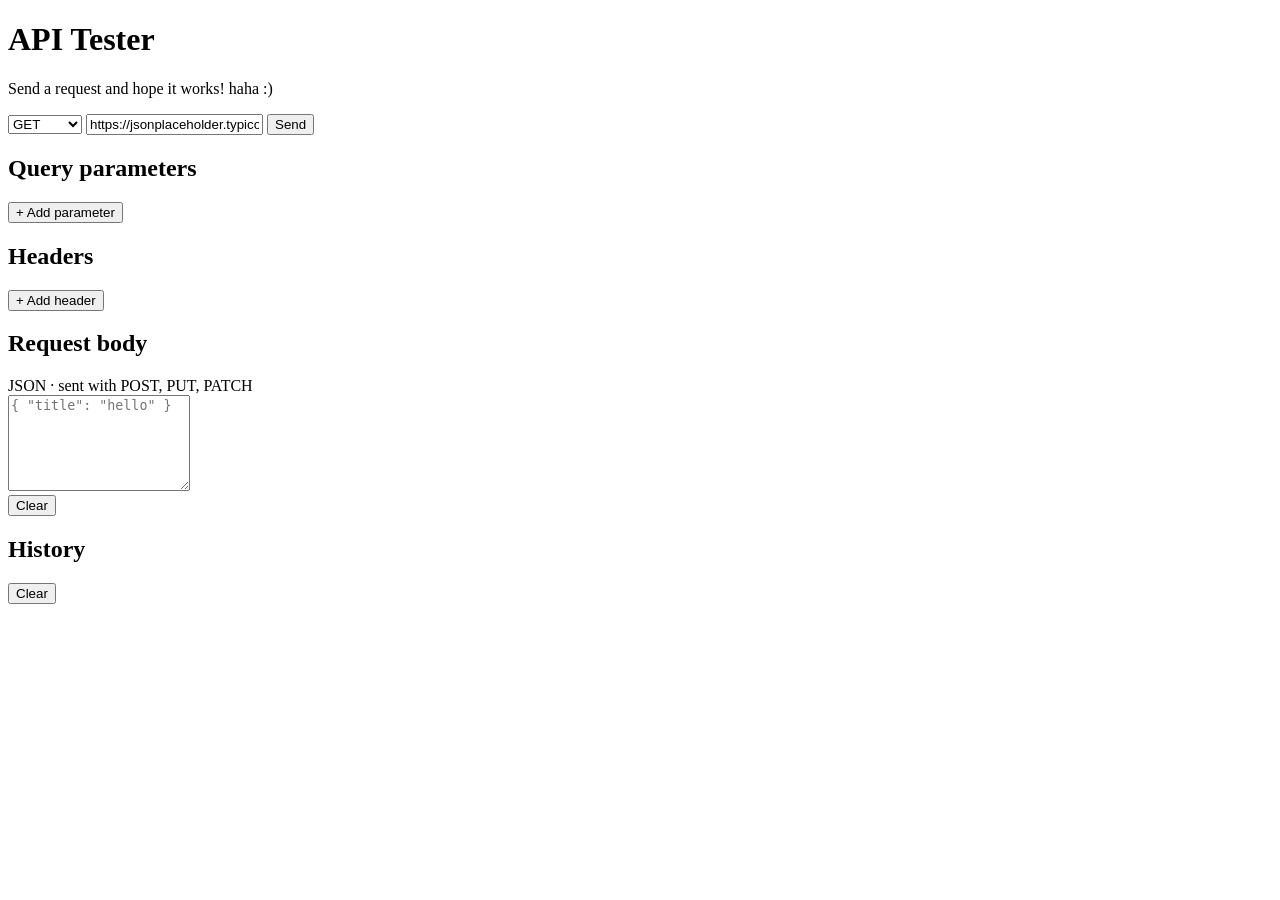
==== index.html @ ab3a8705 "Create index.html for API Tester Initial HTML structure for API Tester with request and response sec" ====
<!DOCTYPE html>
<html lang="en">
<head>
<meta charset="UTF-8">
<meta name="viewport" content="width=device-width, initial-scale=1">
<title>API Tester</title>
<link rel="preconnect" href="https://fonts.googleapis.com">
<link rel="preconnect" href="https://fonts.gstatic.com" crossorigin>
<link href="https://fonts.googleapis.com/css2?family=Inter:wght@400;500;600;700&family=JetBrains+Mono:wght@400;500;600&display=swap" rel="stylesheet">
<link rel="stylesheet" href="css/style.css">
</head>
<body>

<div class="page">

  <header class="page-header">
    <h1>API Tester</h1>
    <p class="subtitle">Send a request and hope it works! haha :)</p>
  </header>

  <!--REQUEST BAR (hero element)-->
  <div class="request-bar">
    <select id="methodSelect" class="method-select">
      <option value="GET">GET</option>
      <option value="POST">POST</option>
      <option value="PUT">PUT</option>
      <option value="PATCH">PATCH</option>
      <option value="DELETE">DELETE</option>
    </select>
    <input type="text" id="urlInput" class="url-input" value="https://jsonplaceholder.typicode.com/posts/1">
    <button id="sendBtn" class="send-btn">Send</button>
  </div>

  <!--REQUEST DETAILS-->
  <section class="panel">

    <div class="field-header">
      <h2>Query parameters</h2>
      <button type="button" class="link-btn" id="addParamBtn">+ Add parameter</button>
    </div>
    <div id="paramsList" class="kv-list"></div>

    <div class="field-header">
      <h2>Headers</h2>
      <button type="button" class="link-btn" id="addHeaderBtn">+ Add header</button>
    </div>
    <div id="headersList" class="kv-list"></div>

    <div class="field-header">
      <h2>Request body</h2>
      <span class="hint">JSON &middot; sent with POST, PUT, PATCH</span>
    </div>
    <textarea id="bodyInput" class="body-input" rows="6" placeholder='{ "title": "hello" }'></textarea>

    <div class="button-row">
      <button type="button" id="clearBtn" class="secondary-btn">Clear</button>
    </div>
  </section>

  <div id="errorBox" class="error-box"></div>

  <!--RESPONSE-->
  <section id="results" class="panel" style="display:none;">
    <div class="response-summary">
      <div class="summary-item">
        <span class="summary-label">Status</span>
        <span id="status" class="summary-value"></span>
      </div>
      <div class="summary-divider"></div>
      <div class="summary-item">
        <span class="summary-label">Time</span>
        <span id="time" class="summary-value"></span>
      </div>
    </div>

    <div class="field-header">
      <h2>Response headers</h2>
    </div>
    <pre id="responseHeaders" class="output-block"></pre>

    <div class="field-header">
      <h2>Response body</h2>
      <button type="button" class="link-btn" id="copyBtn">Copy</button>
    </div>
    <pre id="body" class="output-block"></pre>
  </section>

  <!--HISTORY-->
  <section class="panel">
    <div class="field-header">
      <h2>History</h2>
      <button type="button" class="link-btn" id="clearHistoryBtn">Clear</button>
    </div>
    <div id="historyList"></div>
  </section>

</div>

<script src="js/script.js"></script>
</body>
</html>
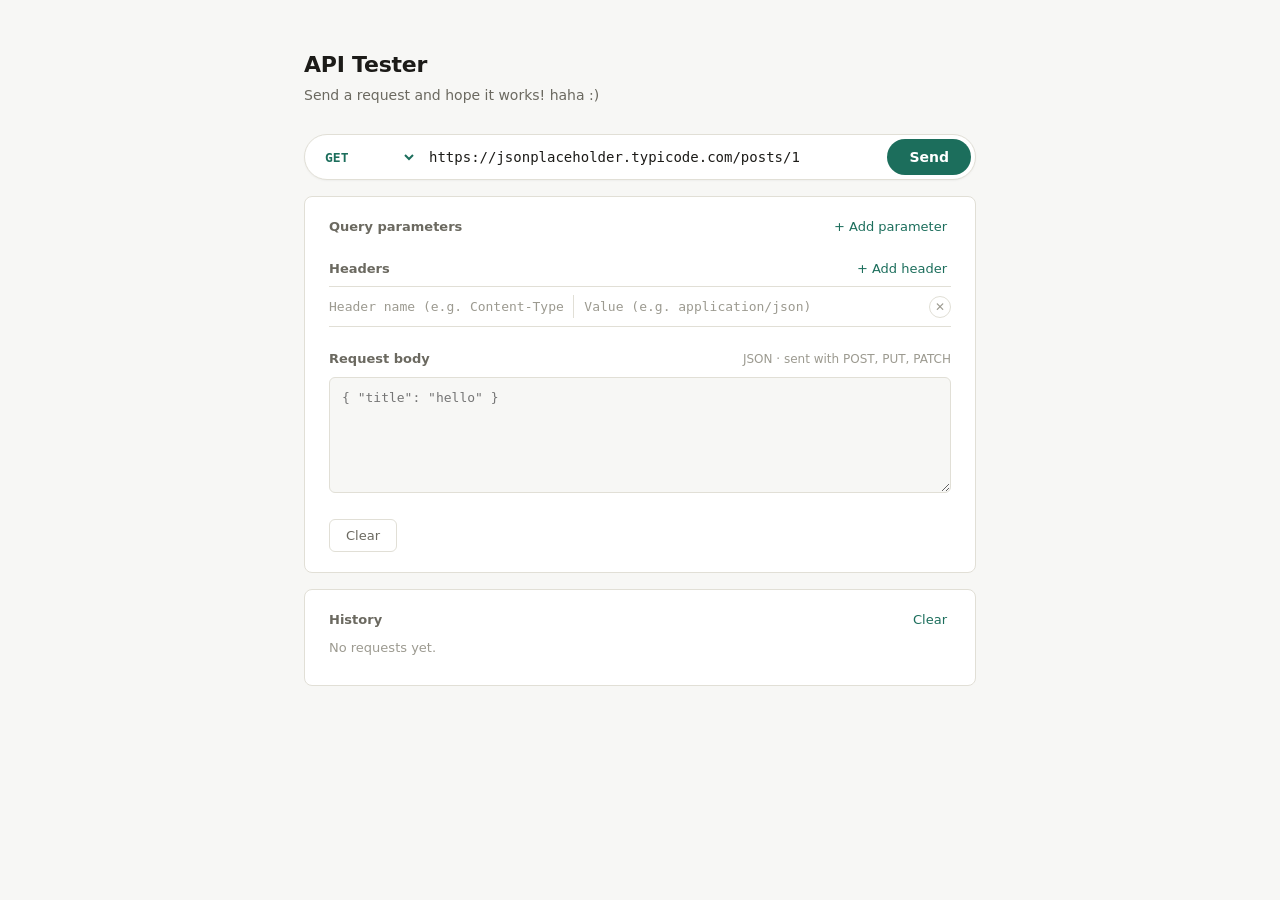
==== commit 002e11a4: "Update stylesheet and script paths in index.html" ====
--- a/index.html
+++ b/index.html
@@ -7,7 +7,7 @@
 <link rel="preconnect" href="https://fonts.googleapis.com">
 <link rel="preconnect" href="https://fonts.gstatic.com" crossorigin>
 <link href="https://fonts.googleapis.com/css2?family=Inter:wght@400;500;600;700&family=JetBrains+Mono:wght@400;500;600&display=swap" rel="stylesheet">
-<link rel="stylesheet" href="css/style.css">
+<link rel="stylesheet" href="project/css/style.css">
 </head>
 <body>
 
@@ -96,6 +96,6 @@
 
 </div>
 
-<script src="js/script.js"></script>
+<script src="project/js/script.js"></script>
 </body>
 </html>
--- a/project/css/style.css
+++ b/project/css/style.css
@@ -0,0 +1,362 @@
+:root {
+  --bg: #F7F7F5;
+  --panel: #FFFFFF;
+  --border: #E1DFD6;
+  --ink: #1C1B18;
+  --ink-muted: #6B6960;
+  --ink-faint: #9C9A90;
+
+  --accent: #1C6E5C;
+  --accent-hover: #14503F;
+  --accent-tint: #E6F0EC;
+
+  --danger: #B23A2E;
+  --danger-tint: #F7E9E7;
+
+  --radius-sm: 6px;
+  --radius-md: 8px;
+
+  --font-ui: 'Inter', system-ui, -apple-system, sans-serif;
+  --font-mono: 'JetBrains Mono', ui-monospace, 'SFMono-Regular', Consolas, monospace;
+}
+
+* { box-sizing: border-box; }
+
+body {
+  margin: 0;
+  background: var(--bg);
+  color: var(--ink);
+  font-family: var(--font-ui);
+  font-size: 15px;
+  line-height: 1.5;
+}
+
+.page {
+  max-width: 720px;
+  margin: 0 auto;
+  padding: 48px 24px 80px;
+}
+
+.page-header {
+  margin-bottom: 28px;
+}
+.page-header h1 {
+  font-size: 22px;
+  font-weight: 600;
+  margin: 0;
+  letter-spacing: -0.01em;
+}
+.subtitle {
+  margin: 4px 0 0;
+  color: var(--ink-muted);
+  font-size: 14px;
+}
+
+.request-bar {
+  display: flex;
+  background: var(--panel);
+  border: 1px solid var(--border);
+  border-radius: 999px;
+  padding: 4px;
+  gap: 4px;
+  box-shadow: 0 1px 2px rgba(28, 27, 24, 0.04);
+}
+
+.method-select {
+  flex: 0 0 auto;
+  width: 108px;
+  border: none;
+  background: transparent;
+  color: var(--accent);
+  font-family: var(--font-mono);
+  font-weight: 600;
+  font-size: 13px;
+  padding: 0 12px;
+  border-radius: 999px;
+  cursor: pointer;
+}
+.method-select:focus-visible {
+  outline: 2px solid var(--accent);
+  outline-offset: 2px;
+}
+
+.url-input {
+  flex: 1;
+  min-width: 0;
+  border: none;
+  background: transparent;
+  color: var(--ink);
+  font-family: var(--font-mono);
+  font-size: 14px;
+  padding: 10px 8px;
+}
+.url-input:focus {
+  outline: none;
+}
+.url-input::placeholder {
+  color: var(--ink-faint);
+}
+
+.send-btn {
+  flex: 0 0 auto;
+  border: none;
+  background: var(--accent);
+  color: #fff;
+  font-family: var(--font-ui);
+  font-weight: 600;
+  font-size: 14px;
+  padding: 0 22px;
+  border-radius: 999px;
+  cursor: pointer;
+  transition: background 0.15s ease;
+}
+.send-btn:hover { background: var(--accent-hover); }
+.send-btn:disabled { background: var(--ink-faint); cursor: not-allowed; }
+.send-btn:focus-visible {
+  outline: 2px solid var(--accent);
+  outline-offset: 2px;
+}
+
+.panel {
+  background: var(--panel);
+  border: 1px solid var(--border);
+  border-radius: var(--radius-md);
+  padding: 20px 24px;
+  margin-top: 16px;
+}
+
+.field-header {
+  display: flex;
+  align-items: baseline;
+  justify-content: space-between;
+  margin-top: 22px;
+}
+.field-header:first-child { margin-top: 0; }
+
+.field-header h2 {
+  font-size: 13px;
+  font-weight: 600;
+  color: var(--ink-muted);
+  margin: 0;
+}
+
+.hint {
+  font-size: 12px;
+  color: var(--ink-faint);
+}
+
+.link-btn {
+  border: none;
+  background: none;
+  color: var(--accent);
+  font-family: var(--font-ui);
+  font-size: 13px;
+  font-weight: 500;
+  cursor: pointer;
+  padding: 2px 4px;
+}
+.link-btn:hover { color: var(--accent-hover); text-decoration: underline; }
+
+.kv-list {
+  margin-top: 8px;
+}
+.kv-row {
+  display: flex;
+  align-items: center;
+  gap: 8px;
+  padding: 8px 0;
+  border-bottom: 1px solid var(--border);
+}
+.kv-row:first-child {
+  border-top: 1px solid var(--border);
+}
+
+.kv-row input {
+  flex: 1;
+  min-width: 0;            
+  border: none;
+  background: transparent;
+  font-family: var(--font-mono);
+  font-size: 13px;
+  color: var(--ink);
+  padding: 4px 0;
+}
+.kv-row input::placeholder { color: var(--ink-faint); }
+.kv-row input:focus { outline: none; }
+
+.kv-row .kv-key { flex: 0 0 38%; }
+.kv-row .kv-value { flex: 1; border-left: 1px solid var(--border); padding-left: 10px; }
+
+.remove-btn {
+  flex: 0 0 auto;
+  width: 22px;
+  height: 22px;
+  border-radius: 50%;
+  border: 1px solid var(--border);
+  background: var(--panel);
+  color: var(--ink-faint);
+  font-size: 12px;
+  line-height: 1;
+  cursor: pointer;
+  display: flex;
+  align-items: center;
+  justify-content: center;
+  padding: 0;
+}
+.remove-btn:hover {
+  border-color: var(--danger);
+  color: var(--danger);
+}
+
+.empty-hint {
+  color: var(--ink-faint);
+  font-size: 13px;
+  padding: 8px 0;
+} 
+
+.body-input {
+  width: 100%;
+  margin-top: 8px;
+  border: 1px solid var(--border);
+  border-radius: var(--radius-sm);
+  background: var(--bg);
+  color: var(--ink);
+  font-family: var(--font-mono);
+  font-size: 13px;
+  padding: 12px;
+  resize: vertical;
+}
+.body-input:focus-visible {
+  outline: 2px solid var(--accent);
+  outline-offset: 1px;
+}
+
+.button-row {
+  margin-top: 20px;
+}
+.secondary-btn {
+  border: 1px solid var(--border);
+  background: var(--panel);
+  color: var(--ink-muted);
+  font-family: var(--font-ui);
+  font-size: 13px;
+  font-weight: 500;
+  padding: 8px 16px;
+  border-radius: var(--radius-sm);
+  cursor: pointer;
+}
+.secondary-btn:hover {
+  border-color: var(--ink-faint);
+  color: var(--ink);
+}
+
+.error-box {
+    display: none;
+  background: var(--danger-tint);
+  border: 1px solid var(--danger);
+  color: var(--danger);
+  padding: 12px 16px;
+  border-radius: var(--radius-sm);
+  margin-top: 16px;
+  font-size: 14px;
+}
+
+.response-summary {
+  display: flex;
+  align-items: center;
+  gap: 20px;
+}
+.summary-item {
+  display: flex;
+  flex-direction: column;
+  gap: 2px;
+}
+.summary-label {
+  font-size: 11px;
+  color: var(--ink-faint);
+}
+.summary-value {
+  font-family: var(--font-mono);
+  font-size: 15px;
+  font-weight: 600;
+}
+.summary-value.ok { color: var(--accent); }
+.summary-value.error { color: var(--danger); }
+.summary-divider {
+  width: 1px;
+  height: 28px;
+  background: var(--border);
+}
+
+.output-block {
+  margin-top: 8px;
+  background: var(--bg);
+  border: 1px solid var(--border);
+  border-radius: var(--radius-sm);
+  padding: 14px;
+  font-family: var(--font-mono);
+  font-size: 13px;
+  color: var(--ink);
+  overflow-x: auto;
+  white-space: pre-wrap;
+  word-break: break-word;
+}
+
+.history-item {
+  display: flex;
+  align-items: center;
+  gap: 12px;
+  padding: 10px 4px;
+  border-bottom: 1px solid var(--border);
+  cursor: pointer;
+}
+.history-item:last-child { border-bottom: none; }
+.history-item:hover { background: var(--bg); }
+
+.history-method {
+  flex: 0 0 auto;
+  font-family: var(--font-mono);
+  font-weight: 600;
+  font-size: 11px;
+  padding: 2px 8px;
+  border-radius: 4px;
+}
+.method-GET     { background: var(--accent-tint); color: var(--accent); }
+.method-POST    { background: #E5EEF8; color: #1D5FA6; }
+.method-PUT     { background: #F5ECDC; color: #A66A1D; }
+.method-PATCH   { background: #EFE8F5; color: #6A4C93; }
+.method-DELETE  { background: var(--danger-tint); color: var(--danger); }
+
+.history-url {
+  flex: 1;
+  min-width: 0;
+  font-family: var(--font-mono);
+  font-size: 13px;
+  overflow: hidden;
+  text-overflow: ellipsis;
+  white-space: nowrap;
+}
+
+.history-status {
+  flex: 0 0 auto;
+  font-family: var(--font-mono);
+  font-size: 12px;
+  color: var(--ink-faint);
+}
+
+@media (prefers-reduced-motion: reduce) {
+  * { transition: none !important; }
+}
+
+@media (max-width: 560px) {
+  .page { padding: 32px 16px 60px; }
+  .request-bar { border-radius: var(--radius-md); flex-wrap: wrap; }
+  .method-select { width: auto; }
+  .send-btn { border-radius: var(--radius-md); }
+  .kv-row { flex-wrap: wrap; }
+  .kv-row .kv-key, .kv-row .kv-value {
+    flex: 1 1 100%;
+    border-left: none;
+    padding-left: 0;
+  }
+}
